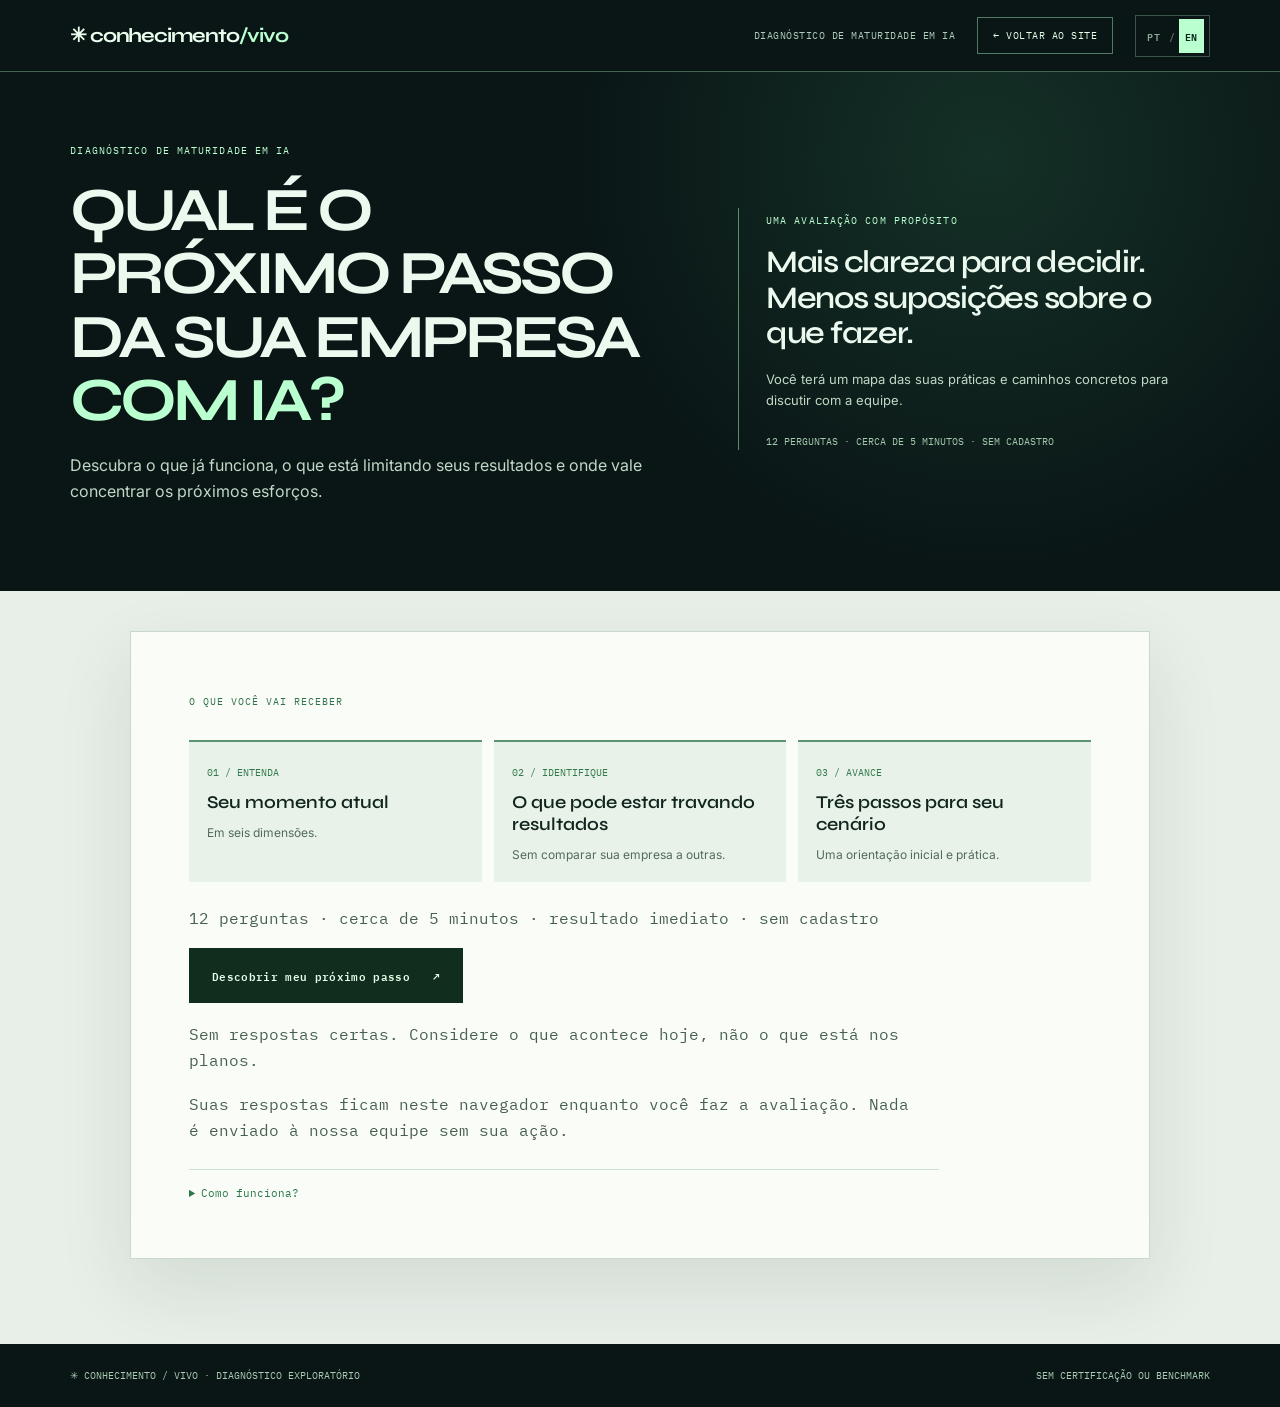
==== diagnostico-en.html @ 20943450 "i18n(en-GB): scaffold English diagnostic from the validated V13 experience" ====
<!doctype html>
<html lang="en-GB">
<head>
<meta charset="UTF-8"><meta name="viewport" content="width=device-width, initial-scale=1">
<meta name="theme-color" content="#0a1616">
<meta name="description" content="Explore your organisation’s AI maturity, understand what is working and identify practical next steps. Free assessment with no registration.">
<title>AI Maturity Assessment | Conhecimento/Vivo</title>
<link rel="preconnect" href="https://fonts.googleapis.com"><link rel="preconnect" href="https://fonts.gstatic.com" crossorigin>
<link href="https://fonts.googleapis.com/css2?family=IBM+Plex+Mono:wght@400;500;600&family=Inter:wght@400;500;600;700&family=Syne:wght@500;600;700;800&display=swap" rel="stylesheet">
<style>
:root{--bg:#e8eee8;--ink:#10251d;--ink2:#2b4435;--muted:#627469;--line:#bdcebf;--accent:#b9ffcf;--soft:#d6e6d9;--display:Syne,Arial,sans-serif;--mono:'IBM Plex Mono',monospace}
*{box-sizing:border-box}
html{scroll-behavior:smooth}
body{margin:0;background:var(--bg);color:var(--ink);font-family:Inter,Arial,sans-serif;-webkit-font-smoothing:antialiased}
a{color:inherit;text-decoration:none}
button,input{font:inherit}
button{cursor:pointer}
button:focus-visible,a:focus-visible,input:focus-visible,summary:focus-visible{outline:3px solid #3c9c60;outline-offset:3px}
[hidden]{display:none!important}
.topbar{height:72px;background:#0a1616;color:#eaffed;padding:0 5.5%;display:flex;align-items:center;justify-content:space-between;gap:20px;border-bottom:1px solid #436651}
.brand{font:700 20px var(--display);letter-spacing:-.06em;white-space:nowrap}
.brand b{color:var(--accent)}
.topbar-right{display:flex;align-items:center;gap:22px;font:10px var(--mono);letter-spacing:.05em;color:#adccba}
.topbar-right a{padding:11px 15px;border:1px solid #527a60;color:#e8ffe9}
.topbar-right a:hover{background:#1c4531}
.intro{background:#0a1616;color:#ecf9ef;padding:66px 5.5% 70px;position:relative;overflow:hidden}
.intro::before{content:"";position:absolute;right:-12%;top:-70%;width:70%;aspect-ratio:1;background:radial-gradient(circle,#28644855,transparent 65%);pointer-events:none}
.intro-inner{position:relative;max-width:1260px;margin:auto;display:grid;grid-template-columns:1.1fr .9fr;gap:8%;align-items:center}
.eyebrow,.small-label{font:10px var(--mono);letter-spacing:.11em;color:#b9ffcf;text-transform:uppercase}
.intro h1{font:700 clamp(35px,4.8vw,75px)/1.03 var(--display);letter-spacing:-.065em;margin:21px 0 20px}
.intro h1 em{color:var(--accent);font-style:normal}
.intro p{color:#c0d8c5;max-width:645px;font-size:16px;line-height:1.65}
.intro-panel{border-left:1px solid #5a8e68;padding-left:27px}
.intro-panel .small-label{color:#b9ffcf}
.intro-panel strong{display:block;font:600 clamp(21px,2.45vw,36px)/1.13 var(--display);letter-spacing:-.04em;margin:17px 0}
.intro-panel p{font-size:13px;line-height:1.6;margin:0}
.intro-panel .mini{font:10px/1.6 var(--mono);color:#a4c8ae;margin-top:24px;display:block}
.shell{max-width:1160px;margin:auto;padding:40px 5.5% 85px}
.main-panel{background:#fafcf8;border:1px solid #c8d9ca;box-shadow:0 28px 70px #1d3e271b;min-width:0}
.start{padding:clamp(27px,4.5vw,64px)}
.start-kicker,.chapter-index{font:10px var(--mono);letter-spacing:.1em;color:#327449}
.chapter-head h2{font:700 clamp(30px,4vw,55px)/1.08 var(--display);letter-spacing:-.058em;margin:20px 0 16px}
.start>p{max-width:730px;font-size:16px;line-height:1.6;color:#47604e}
.start-feature{display:grid;grid-template-columns:repeat(3,minmax(0,1fr));gap:12px;margin:31px 0 24px}
.start-feature>div{border-top:2px solid #5b9271;background:#e9f2e9;padding:18px;min-height:125px}
.start-feature span{font:10px var(--mono);color:#317a4d}
.start-feature strong{display:block;font:600 18px var(--display);margin:11px 0 8px}
.start-feature small{font-size:12px;line-height:1.5;color:#526c59}
.primary{display:inline-flex;gap:23px;align-items:center;justify-content:space-between;padding:17px 22px;background:#112d1d;color:#e4ffe9;border:1px solid #112d1d;font:600 11px var(--mono);letter-spacing:.03em}
.primary:hover{background:#246943}
.secondary{display:inline-flex;gap:14px;align-items:center;justify-content:center;padding:15px 20px;color:#214c34;background:transparent;border:1px solid #91b299;font:11px var(--mono)}
.secondary:hover{background:#e3f0e4}
.fine{display:block;font:10px/1.65 var(--mono);color:#637969;margin-top:19px}
.method{border-top:1px solid #cee0cf;padding-top:16px;margin-top:26px;max-width:750px}
.method summary{color:#2b784a;font:11px var(--mono);cursor:pointer}
.method p{font:13px/1.65 Inter,Arial,sans-serif;color:#54705e}
.phase-head{padding:24px clamp(21px,4.6vw,55px) 20px;border-bottom:1px solid #d1e1d3}
.phase-top{display:flex;align-items:center;justify-content:space-between;gap:12px}
.phase-top .chapter-index:last-child{color:#6e8572}
.track{height:4px;background:#dce9de;margin-top:19px}
.track-fill{height:100%;width:0;background:#358a55;transition:width .25s}
.chapter-head{padding:30px clamp(21px,4.6vw,55px) 12px}
.chapter-head h2{margin:8px 0 9px;font-size:clamp(22px,2.9vw,39px)}
.chapter-head p{font-size:13px;line-height:1.65;color:#54705d;margin:0}
.question-list{padding:20px clamp(21px,4.6vw,55px)}
.question{border:0;margin:0;padding:0;min-width:0}
.question-number{font:10px var(--mono);color:#4a7f56;letter-spacing:.09em;margin:0 0 17px;display:block}
.question h3{font:650 clamp(24px,3vw,41px)/1.18 var(--display);letter-spacing:-.05em;margin:0 0 15px;max-width:860px}
.question p{font-size:13px;line-height:1.6;color:#5e7464;margin:0 0 22px}
.options{display:grid;grid-template-columns:1fr;gap:9px}
.option{display:flex;gap:14px;align-items:flex-start;padding:15px 17px;border:1px solid #c8dbc9;background:#f9fcf7;cursor:pointer;transition:background .15s,border-color .15s}
.option:hover{border-color:#7ab08b;background:#edf7ed}
.option input{width:18px;height:18px;margin:1px 0 0;flex:none;accent-color:#267a4b}
.option span{font-size:14px;line-height:1.5;color:#284432}
.option:has(input:checked){background:#e6f5e9;border-color:#297747;box-shadow:inset 3px 0 #297747}
.unknown{background:none;border:0;border-bottom:1px solid #a9c4af;color:#3c7451;font:11px var(--mono);padding:9px 0;margin-top:18px}
.unknown.active{color:#0d4729;font-weight:600;border-color:#39774b}
.form-bottom{padding:23px clamp(21px,4.6vw,55px);border-top:1px solid #d4e1d5;display:flex;align-items:center;justify-content:space-between;gap:20px}
.validation{color:#914731;font:11px/1.5 var(--mono);margin:0;max-width:360px;min-height:16px}
.form-actions{display:flex;gap:10px;align-items:center}
.insight{padding:clamp(30px,5vw,70px)}
.insight .small-label{color:#307d4d}
.insight h2{font:700 clamp(32px,4vw,56px)/1.12 var(--display);letter-spacing:-.055em;margin:20px 0}
.insight p{font-size:16px;line-height:1.7;color:#506b55;max-width:730px;margin-bottom:35px}
.results-header{background:#102820;color:#edfff0;padding:38px clamp(24px,4.6vw,55px)}
.results-header .chapter-index{color:#b9ffcf}
.results-header h2{font:700 clamp(30px,4vw,55px)/1.1 var(--display);letter-spacing:-.06em;margin:17px 0}
.results-header h2 em{color:#b9ffcf;font-style:normal}
.results-header p{max-width:760px;color:#b7d4be;font-size:14px;line-height:1.65}
.report-body{padding:30px clamp(20px,4.6vw,55px) 48px}
.block-title{font:700 clamp(22px,2.7vw,37px)/1.12 var(--display);letter-spacing:-.045em;margin:40px 0 12px}
.block-sub{font-size:13px;line-height:1.6;color:#55705d;margin:0 0 23px}
.gap-cards{display:grid;grid-template-columns:repeat(3,minmax(0,1fr));gap:12px}
.gap-card{padding:21px 18px;background:#e6f1e6;border-top:3px solid #408c56}
.gap-card small{font:10px/1.5 var(--mono);color:#3f8054;display:block}
.gap-card strong{display:block;font:650 17px/1.25 var(--display);margin:12px 0 9px}
.gap-card p{font-size:12px;line-height:1.65;color:#4b6452;margin:0}
.confidence{font:11px/1.65 var(--mono);padding:17px 19px;background:#fff1d8;color:#735527;border:1px solid #ddc594;margin-top:18px}
.score-intro{display:flex;justify-content:space-between;align-items:center;gap:23px;border-top:1px solid #d0e0d0;padding-top:25px}
.bigscore{font:700 clamp(50px,8vw,110px)/1 var(--display);color:#247c4d;letter-spacing:-.08em;white-space:nowrap}
.bigscore small{font:17px var(--mono);color:#63856c;letter-spacing:0}
.score-intro>div>span{font:10px var(--mono);color:#57705c}
.score-intro>div>strong{display:block;font:650 21px/1.25 var(--display);margin:10px 0}
.score-intro>div>p{font-size:13px;line-height:1.5;color:#58715e}
.radar-block{display:grid;grid-template-columns:.95fr 1.05fr;gap:5%;align-items:center;padding:29px 0;border-bottom:1px solid #c3d6c6}
.radar-wrap{min-width:0;max-width:420px;margin:auto}
.radar-wrap svg{display:block;width:100%;height:auto;overflow:visible}
.bars{display:flex;flex-direction:column;gap:15px}
.metric-line{display:flex;justify-content:space-between;gap:10px;align-items:center;font:12px var(--mono)}
.metric-line b{color:#247b4d}
.bar{background:#e0ebe1;height:5px;margin-top:8px}
.bar span{background:#247b4d;height:100%;display:block}
.mini-note{font:11px/1.7 var(--mono);color:#67806f}
.levels{display:grid;grid-template-columns:repeat(5,minmax(0,1fr));gap:8px}
.level{padding:14px 10px;border:1px solid #c8daca;background:#f4f8f2;min-width:0}
.level.current{background:#143726;color:#f4fff3;border-color:#143726}
.level b{font:11px var(--mono);display:block;color:#4a8c5a}
.level.current b{color:#b9ffcf}
.level strong{display:block;font:600 12px/1.3 var(--display);margin:14px 0 6px}
.level span{font-size:10px;line-height:1.4;color:#6c816f;display:block}
.level.current span{color:#b4d2bc}
.focus-select{display:grid;grid-template-columns:repeat(4,minmax(0,1fr));gap:9px;margin:24px 0}
.focus-select button{text-align:left;border:1px solid #b9d1bd;background:#f1f8f1;padding:14px 11px;color:#34533e;font:11px/1.4 var(--mono)}
.focus-select button[aria-pressed="true"]{background:#153c2b;border-color:#153c2b;color:#eaffee}
.focus-card{background:#e8f2e8;border:1px solid #b8d3bd;padding:24px}
.focus-card h4{font:650 clamp(18px,2vw,28px)/1.2 var(--display);letter-spacing:-.035em;margin:0 0 14px}
.focus-card p{font-size:13px;line-height:1.6;color:#3d5f48}
.focus-card b{color:#1c6b3b}
.action-list{display:grid;grid-template-columns:repeat(3,minmax(0,1fr));gap:10px}
.action-list article{padding:20px 15px;border-top:2px solid #397e51;background:#e8f1e8}
.action-list small{font:11px var(--mono);color:#387b4b}
.action-list p{font-size:13px;line-height:1.55;color:#405b48}
.next{margin-top:38px;padding:30px;background:#d9ecdb;border:1px solid #9cbea4}
.next>span{font:10px var(--mono);color:#2e7547}
.next h3{font:700 clamp(23px,2.8vw,40px)/1.13 var(--display);letter-spacing:-.04em;margin:16px 0}
.next p{max-width:850px;font-size:13px;line-height:1.65;color:#45634d}
.report-actions{display:flex;flex-wrap:wrap;gap:9px;margin-top:25px}
.disclaimer{font:10px/1.7 var(--mono);color:#62796a;margin-top:22px}
.contact{border-top:1px solid #aec9b0;margin-top:22px;padding-top:20px}
.contact p{font-size:13px;line-height:1.65;color:#4b6b54}
.contact-actions{display:flex;gap:8px;flex-wrap:wrap}
.foot{background:#0a1616;color:#a8cbb2;padding:25px 5.5%;display:flex;justify-content:space-between;gap:16px;font:10px var(--mono)}
@media(max-width:850px){.intro-inner{grid-template-columns:1fr;gap:25px}.intro-panel{padding:20px 0 0;border-left:0;border-top:1px solid #648a6c}.radar-block{grid-template-columns:1fr}.radar-wrap{max-width:380px}}
@media(max-width:600px){.topbar{height:65px;padding:0 5%}.brand{font-size:16px}.topbar-right span{display:none}.topbar-right a{padding:9px;font-size:9px}.intro{padding:42px 5%}.intro h1{font-size:clamp(35px,9vw,55px)}.intro p{font-size:14px}.shell{padding:23px 4% 65px}.start{padding:25px 17px}.start h2{font-size:31px}.start-feature{grid-template-columns:1fr;gap:7px}.start-feature>div{min-height:0;padding:12px}.start-feature strong{margin:5px 0}.chapter-head{padding:23px 17px 10px}.chapter-head h2{font-size:25px}.phase-head{padding:20px 17px}.question-list{padding:18px 17px}.question h3{font-size:25px}.question p{font-size:12px}.option{padding:12px}.option span{font-size:12px}.form-bottom{padding:18px 17px;display:block}.validation{margin-bottom:12px}.form-actions{justify-content:space-between}.form-actions>*{flex:1}.form-actions .primary,.form-actions .secondary{padding:13px 10px;font-size:10px}.insight{padding:29px 18px}.insight h2{font-size:30px}.results-header{padding:30px 18px}.report-body{padding:25px 17px}.gap-cards,.action-list{grid-template-columns:1fr}.score-intro{display:block}.score-intro>div+div{margin-top:18px}.levels{grid-template-columns:1fr}.level{display:grid;grid-template-columns:30px 1fr;gap:6px}.level b{grid-row:1/3}.level strong{margin:0}.level span{grid-column:2}.focus-select{grid-template-columns:repeat(2,1fr)}.next{padding:20px 16px}.report-actions .primary,.report-actions .secondary{width:100%}.foot{flex-direction:column}}
@media print{.topbar,.intro,.start,.quiz,.insight,.phase-head,.report-actions,.contact,.foot{display:none!important}body{background:white}.shell{max-width:none;padding:0}.main-panel{border:0;box-shadow:none}.results{display:block!important}.results-header{print-color-adjust:exact;-webkit-print-color-adjust:exact}.gap-cards,.levels,.action-list,.focus-card{break-inside:avoid}}
@media(prefers-reduced-motion:reduce){*,*:before,*:after{scroll-behavior:auto!important;transition:none!important}}

/* V15: isolated language selector; no changes to questionnaire behaviour */
.locale-switch{display:inline-flex;align-items:center;gap:3px;border:1px solid #7da68b70;padding:3px 5px;color:#c4e4d0;font:600 10px var(--mono);flex-shrink:0;white-space:nowrap}
.topbar-right .locale-switch a{border:0;background:transparent;padding:8px 6px;color:inherit;opacity:.7}
.topbar-right .locale-switch a[aria-current="page"]{background:var(--accent);color:#0c2417;opacity:1}
.topbar-right .locale-switch a:hover{opacity:1}
.locale-switch .separator{opacity:.4}
@media(max-width:600px){.topbar-right{gap:9px}.locale-switch{padding:2px 3px}.topbar-right .locale-switch a{padding:7px 4px}}
@media(max-width:380px){.topbar{gap:8px}.brand{font-size:14px}.topbar-right a{padding:7px}}
</style>
<link rel="alternate" hreflang="pt-BR" href="diagnostico.html"><link rel="alternate" hreflang="en-GB" href="diagnostico-en.html"></head>
<body>
<header class="topbar"><a class="brand" href="index-en.html#diagnostico" aria-label="Conhecimento Vivo, voltar ao site">✳ conhecimento<b>/vivo</b></a><div class="topbar-right"><span>DIAGNÓSTICO DE MATURIDADE EM IA</span><a href="index-en.html#diagnostico">← VOLTAR AO SITE</a><div class="locale-switch" role="group" aria-label="Assessment language"><a href="diagnostico.html" lang="pt-BR" hreflang="pt-BR" aria-label="Português (Brasil)">PT</a><span class="separator" aria-hidden="true">/</span><a href="diagnostico-en.html" lang="en-GB" hreflang="en-GB" aria-current="page" aria-label="English (United Kingdom)">EN</a></div></div></header>
<section class="intro" aria-labelledby="pageTitle"><div class="intro-inner"><div><span class="eyebrow">DIAGNÓSTICO DE MATURIDADE EM IA</span><h1 id="pageTitle">QUAL É O PRÓXIMO PASSO DA SUA EMPRESA <em>COM IA?</em></h1><p>Descubra o que já funciona, o que está limitando seus resultados e onde vale concentrar os próximos esforços.</p></div><div class="intro-panel"><span class="small-label">UMA AVALIAÇÃO COM PROPÓSITO</span><strong>Mais clareza para decidir. Menos suposições sobre o que fazer.</strong><p>Você terá um mapa das suas práticas e caminhos concretos para discutir com a equipe.</p><span class="mini">12 PERGUNTAS · CERCA DE 5 MINUTOS · SEM CADASTRO</span></div></div></section>
<main class="shell"><div class="main-panel">
<section class="start" id="startView" aria-labelledby="startTitle"><span class="start-kicker">O QUE VOCÊ VAI RECEBER</span><div class="start-feature"><div><span>01 / ENTENDA</span><strong>Seu momento atual</strong><small>Em seis dimensões.</small></div><div><span>02 / IDENTIFIQUE</span><strong>O que pode estar travando resultados</strong><small>Sem comparar sua empresa a outras.</small></div><div><span>03 / AVANCE</span><strong>Três passos para seu cenário</strong><small>Uma orientação inicial e prática.</small></div></div><p class="fine">12 perguntas · cerca de 5 minutos · resultado imediato · sem cadastro</p><button class="primary" id="begin" type="button">Descobrir meu próximo passo <span>↗</span></button><p class="fine">Sem respostas certas. Considere o que acontece hoje, não o que está nos planos.</p><p class="fine">Suas respostas ficam neste navegador enquanto você faz a avaliação. Nada é enviado à nossa equipe sem sua ação.</p><details class="method"><summary>Como funciona?</summary><p>Analisamos adoção, resultados, conhecimento, controles, processos e gestão. O relatório é uma orientação inicial baseada nas suas respostas — não uma auditoria ou certificação.</p></details></section>
<section class="quiz" id="quizView" hidden aria-labelledby="chapterTitle"><div class="phase-head"><div class="phase-top"><span class="chapter-index" id="phaseLabel">ETAPA 1 DE 3</span><span class="chapter-index" id="questionCount">PERGUNTA 01 DE 12</span></div><div class="track" aria-hidden="true"><div class="track-fill" id="progressFill"></div></div></div><div class="chapter-head"><h2 id="chapterTitle"></h2><p id="chapterDescription"></p></div><form id="quizForm" novalidate><div class="question-list" id="questionList"></div><div class="form-bottom"><p class="validation" id="validation" aria-live="polite" role="alert"></p><div class="form-actions"><button class="secondary" id="back" type="button">← Voltar</button><button class="primary" id="next" type="submit">Continuar <span>→</span></button></div></div></form></section>
<section class="insight" id="insightView" hidden aria-labelledby="insightTitle"><span class="small-label" id="insightLabel">UMA OBSERVAÇÃO PARA LEVAR ADIANTE</span><h2 id="insightTitle" tabindex="-1"></h2><p id="insightText"></p><div class="form-actions"><button class="secondary" id="insightBack" type="button">← Voltar</button><button class="primary" id="insightNext" type="button">Continuar <span>→</span></button></div></section>
<section class="results" id="resultsView" hidden aria-labelledby="resultsTitle"><div class="results-header"><span class="chapter-index">SEU DIAGNÓSTICO · LEITURA INICIAL</span><h2 id="resultsTitle" tabindex="-1">SEU PRÓXIMO AVANÇO ESTÁ EM <em id="mainAction"></em></h2><p id="reportDate" class="mini-note"></p><p id="resultsIntro">O relatório transforma suas respostas em hipóteses práticas. Você pode revisá-las com a equipe, sem compartilhar seus dados.</p></div><div class="report-body">
<div class="gap-cards" id="summaryCards" aria-label="Sua força, desafio e próximo passo"></div><div class="confidence" id="confidenceWarning" hidden></div>
<h3 class="block-title">SEU MOMENTO EM IA</h3><p class="block-sub">Esta é uma referência inicial baseada nas práticas que você descreveu, não uma comparação de mercado.</p><div class="score-intro"><div><span>ÍNDICE EXPLORATÓRIO / 0–100</span><div class="bigscore" id="totalScore">—<small>/100</small></div></div><div><span>ESTÁGIO INDICATIVO</span><strong id="stageName"></strong><p id="stageDescription"></p></div></div><p class="mini-note">Maturidade não é automatizar tudo. O estágio mais adequado depende dos objetivos e dos riscos do negócio.</p>
<h3 class="block-title">AS SEIS DIMENSÕES DO SEU CENÁRIO</h3><p class="block-sub">Um panorama para entender onde existem fundamentos consolidados e onde vale investigar antes de ampliar os usos.</p><div class="radar-block"><div class="radar-wrap" id="radar"></div><div class="bars" id="bars"></div></div><p class="mini-note">As pontuações refletem as respostas informadas. Uma nota alta não significa risco zero; uma nota baixa não significa que sua empresa precisa de agentes em todos os processos.</p>
<h3 class="block-title">POR ONDE VALE COMEÇAR</h3><p class="block-sub">Não se trata de resolver tudo. Trata-se de escolher o que destrava o próximo resultado.</p><div class="gap-cards" id="priorityCards"></div><p class="mini-note" id="priorityReason"></p>
<h3 class="block-title">ONDE VOCÊ GOSTARIA DE VER RESULTADO PRIMEIRO?</h3><p class="block-sub">Escolha uma frente para ver um exemplo de aplicação. Isso não altera sua pontuação.</p><div class="focus-select" id="focusSelect" role="group" aria-label="Frente de interesse"><button type="button" data-focus="analistas" aria-pressed="false">Rotina de analistas</button><button type="button" data-focus="gestao" aria-pressed="false">Gestão do time</button><button type="button" data-focus="clientes" aria-pressed="false">Atendimento a clientes</button><button type="button" data-focus="descobrir" aria-pressed="true">Ainda quero descobrir</button></div><div class="focus-card" id="focusCard" aria-live="polite"></div><p class="mini-note">Exemplos ilustrativos, não promessas de automação ou de economia. A viabilidade depende das fontes, integrações e limites de cada operação.</p>
<h3 class="block-title">SEU PRÓXIMO PASSO NÃO PRECISA SER GRANDE. PRECISA SER CLARO.</h3><div class="action-list" id="actionList"></div><p class="mini-note" id="teamQuestion"></p>
<h3 class="block-title">UMA JORNADA DE CINCO NÍVEIS</h3><div class="levels" id="levels"></div>
<div class="next"><span>SE QUISER IR ALÉM DO DIAGNÓSTICO</span><h3>Quer uma segunda leitura para transformar esse mapa em uma decisão?</h3><p>Podemos conversar sobre o que suas respostas sugerem, identificar uma oportunidade concreta e discutir se vale testar um piloto — ou se primeiro precisamos organizar as bases.</p><div class="report-actions"><button class="primary" id="contactOpen" type="button">Conversar sobre meu próximo passo <span>↗</span></button><button class="secondary" type="button" id="print">Salvar meu relatório em PDF ↗</button><button class="secondary" type="button" id="copy">Copiar resumo para compartilhar</button><button class="secondary" type="button" id="restart">Refazer diagnóstico</button></div><p class="fine">O relatório já é seu. Compartilhá-lo e conversar conosco é opcional.</p><div class="contact" id="contactPanel" hidden><h4>Vamos conversar a partir do seu cenário?</h4><p>Você pode copiar o resumo e levá-lo à equipe. O envio de solicitações ainda não está disponível nesta versão de demonstração, pois não há um canal de contato configurado.</p><div class="contact-actions"><button class="secondary" type="button" id="copyContact">Copiar resumo do diagnóstico</button><button class="secondary" type="button" id="contactClose">Voltar ao relatório</button></div></div><p id="copyFeedback" class="mini-note" role="status" aria-live="polite"></p></div>
<p class="disclaimer">Este diagnóstico é exploratório, baseado em respostas autodeclaradas, e não constitui auditoria, certificação ou projeção financeira. Indicadores e cortes não foram validados como benchmark de mercado. A viabilidade de qualquer aplicação exige avaliação técnica, participação de especialistas e análise dos riscos. As respostas não são enviadas a servidores por esta página.</p></div></section>
</div></main><footer class="foot"><span>✳ CONHECIMENTO / VIVO · DIAGNÓSTICO EXPLORATÓRIO</span><span>SEM CERTIFICAÇÃO OU BENCHMARK</span></footer>
<script>(function(){
'use strict';
const dimensions=[
 {id:'adocao',label:'Adoção pela equipe',short:'Adoção',action:'transformar bons usos em práticas de equipe',strength:'Existem práticas relatadas que podem ser compartilhadas e consolidadas.',risk:'a repetição das boas práticas entre equipes',steps:['Escolha uma tarefa frequente e registre um modo de usar IA que funcionou.','Defina uma pessoa responsável por atualizar o exemplo e compartilhá-lo.','Veja se outra pessoa consegue repetir o resultado com qualidade.'],owner:'Liderança da equipe',proof:'Um exemplo reproduzido com qualidade'},
 {id:'resultados',label:'Resultados',short:'Resultados',action:'medir o valor do que vocês já fazem',strength:'Há relatos de critérios ou medições que ajudam a identificar valor.',risk:'a escolha de aplicações que geram impacto',steps:['Escolha um processo e registre tempo, retrabalho ou qualidade atuais.','Defina uma meta concreta para o teste.','Compare a execução antes e depois, incluindo revisão humana.'],owner:'Responsável pelo processo',proof:'Uma medida antes e depois'},
 {id:'conhecimento',label:'Conhecimento interno',short:'Conhecimento',action:'tornar a experiência da empresa acessível',strength:'Há critérios e fontes relatados que podem orientar aplicações mais consistentes.',risk:'o acesso a critérios e respostas confiáveis',steps:['Documente cinco dúvidas recorrentes e os critérios que especialistas usam.','Organize fontes, responsáveis e data de revisão.','Teste casos comuns e exceções com um especialista.'],owner:'Especialista da área',proof:'Fontes e casos revisados'},
 {id:'seguranca',label:'Segurança e qualidade',short:'Segurança',action:'criar controles para avançar com confiança',strength:'Há práticas relatadas de proteção e avaliação a desenvolver com as equipes.',risk:'a ampliação segura das soluções',steps:['Identifique dados que não podem ser compartilhados sem avaliação.','Defina permissões e casos de teste com revisão humana.','Verifique falhas, fontes e limites antes de ampliar uso.'],owner:'Responsável pela solução e proteção de dados',proof:'Casos de teste e permissões revistos'},
 {id:'processos',label:'Processos e integrações',short:'Processos',action:'ligar a IA ao trabalho que precisa acontecer',strength:'Há iniciativas relatadas que ligam IA a etapas reais dos processos.',risk:'a execução consistente de tarefas e fluxos',steps:['Mapeie uma atividade repetitiva com início, fim e responsável.','Verifique sistemas, acessos e possibilidades de integração.','Teste execução limitada e acompanhe exceções.'],owner:'Responsável operacional',proof:'Um fluxo delimitado avaliado'},
 {id:'gestao',label:'Gestão de agentes',short:'Gestão',action:'definir como as soluções serão acompanhadas',strength:'Há iniciativas relatadas de supervisão e responsabilidade pelos agentes.',risk:'a supervisão e evolução das capacidades digitais',steps:['Defina o que a solução pode executar e o que exige aprovação.','Atribua donos de negócio e técnico, com forma de interromper a execução.','Revise ações, erros, versões e indicadores periodicamente.'],owner:'Gestor responsável e equipe técnica',proof:'Aprovações e revisões registradas'}
];
const phases=[
 {title:'Pessoas e resultados',entry:'A IA já faz parte da rotina. Mas o que ela muda de verdade?',help:'Vamos olhar para o que as equipes fazem e para o que a empresa consegue comprovar.',questions:[
  {dim:'adocao',q:'Hoje, como a IA aparece no trabalho da sua equipe?',help:'Considere o uso mais comum, não apenas quem é entusiasta.',options:['Ainda não faz parte da rotina.','Algumas pessoas testam por iniciativa própria.','O uso é frequente, mas cada pessoa faz de um jeito.','Temos práticas compartilhadas para tarefas definidas.','Faz parte de rotinas com responsáveis e revisão.']},
  {dim:'adocao',q:'Quando alguém descobre um bom uso de IA, o que acontece?',help:'Uma boa ideia se multiplica — ou fica com quem a criou?',options:['Ainda não temos usos relevantes para compartilhar.','O aprendizado costuma ficar com a pessoa.','Compartilhamos dicas de maneira informal.','Registramos instruções e exemplos reutilizáveis.','Revisamos e disseminamos boas práticas entre equipes.']},
  {dim:'resultados',q:'Como vocês decidem onde vale aplicar IA?',help:'Pense na escolha dos casos de uso, não na ferramenta.',options:['Ainda não escolhemos casos de uso.','Testamos novidades conforme surgem.','Priorizamos tarefas que parecem mais rápidas com IA.','Escolhemos processos com problemas e objetivos claros.','Priorizamos por impacto, viabilidade e riscos.']},
  {dim:'resultados',q:'Como vocês sabem se a IA está melhorando o trabalho?',help:'Perceber ganho é um começo; demonstrá-lo ajuda a decidir.',options:['Ainda não avaliamos resultados.','O ganho é percebido pelas pessoas.','Temos exemplos de tempo ou retrabalho reduzido.','Medimos antes e depois em alguns processos.','Acompanhamos qualidade, tempo e impacto ao longo do tempo.']}
 ]},
 {title:'Conhecimento e confiança',entry:'Uma boa IA precisa conhecer seu negócio — e respeitar seus limites.',help:'Agora vamos olhar para fontes, critérios, segurança e qualidade.',questions:[
  {dim:'conhecimento',q:'Se uma pessoa experiente se ausentar, onde ficam os critérios das decisões difíceis?',help:'Inclua regras, exceções e o contexto que nem sempre está nos manuais.',options:['Principalmente na experiência de algumas pessoas.','Espalhados em conversas, arquivos e mensagens.','Em procedimentos que cobrem apenas parte dos casos.','Em documentos organizados e revisados por responsáveis.','Em uma base atualizada com critérios, casos e exceções.']},
  {dim:'conhecimento',q:'Se a IA precisar consultar uma regra interna, como ela encontra a informação?',help:'Pense no acesso a fontes confiáveis durante uma tarefa.',options:['Ainda não consulta informações da empresa.','Alguém copia e cola o conteúdo a cada uso.','Usamos arquivos anexados em projetos específicos.','Consulta fontes autorizadas e identificáveis.','Consulta fontes controladas, atualizadas e rastreáveis.']},
  {dim:'seguranca',q:'Como vocês definem o que pode ser compartilhado ou feito com IA?',help:'Considere dados sensíveis, fornecedores, permissões e responsáveis.',options:['Ainda não existem orientações claras.','Cada pessoa decide por conta própria.','Há orientações, mas pouco acompanhamento.','Existem regras, permissões e responsáveis definidos.','Os controles são verificados e atualizados regularmente.']},
  {dim:'seguranca',q:'Quando a IA erra, como o problema é descoberto e corrigido?',help:'Vale para respostas imprecisas, regras antigas e casos fora do padrão.',options:['Ainda não avaliamos as respostas.','Corrigimos quando alguém percebe um erro.','Especialistas revisam respostas mais importantes.','Temos casos de teste e critérios de qualidade.','Testamos novamente após mudanças e acompanhamos falhas.']}
 ]},
 {title:'Processos e gestão',entry:'A pergunta final: até onde a IA ajuda a entregar trabalho real?',help:'Não é preciso automatizar tudo. É preciso saber o que vale executar, sob quais condições e com quem responsável.',questions:[
  {dim:'processos',q:'Hoje, o que a IA consegue fazer dentro dos processos?',help:'Diferencie produzir uma resposta de concluir uma etapa do trabalho.',options:['Ainda não participa dos processos.','Produz textos ou análises quando alguém solicita.','Apoia etapas definidas de alguns processos.','Executa tarefas delimitadas com ferramentas autorizadas.','Opera fluxos acompanhados, com exceções e indicadores.']},
  {dim:'processos',q:'Como a IA acessa os sistemas em que o trabalho acontece?',help:'Por exemplo: CRM, ERP, documentos, tickets ou gestão de tarefas.',options:['Não se conecta aos nossos sistemas.','Uma pessoa transfere os dados manualmente.','Usamos anexos, exportações ou automações isoladas.','Temos integrações com acessos e funções definidos.','As integrações são monitoradas, testadas e mantidas.']},
  {dim:'gestao',q:'Quando uma tarefa foge do padrão, quem decide o que o agente pode fazer?',help:'A autonomia precisa combinar com o risco da tarefa.',options:['Ainda não usamos agentes que executam tarefas.','Cada ação é revisada por uma pessoa, sem critérios claros.','Há regras de revisão, mas ainda informais.','Existem regras claras para agir ou pedir aprovação.','Há limites por risco, registro de ações e intervenção prevista.']},
  {dim:'gestao',q:'Depois que uma solução com IA entra em uso, quem acompanha sua evolução?',help:'Pense em qualidade, manutenção e quem responde pelos resultados.',options:['Ainda não temos soluções em operação.','Quem criou a solução cuida dela quando necessário.','Existe acompanhamento técnico, sem rotina de negócio.','Há responsáveis de negócio e revisão periódica.','Acompanhamos desempenho, versões, riscos e melhorias.']}
 ]}
];
const allQuestions=phases.flatMap(p=>p.questions);
const levels=[
 ['Primeiros passos','A empresa ainda explora possibilidades e depende de iniciativas pontuais.'],
 ['Uso em expansão','A IA começa a circular entre pessoas e tarefas, mas ainda há pouca padronização.'],
 ['Aplicações estruturadas','Casos de uso, fontes e responsabilidades começam a dar consistência aos resultados.'],
 ['Operação supervisionada','Processos delimitados passam a contar com integrações, critérios e acompanhamento.'],
 ['Capacidades geridas','A empresa acompanha o desempenho das soluções e evolui suas capacidades com governança.']
];
const focusData={
 analistas:{title:'Menos tempo reunindo informação. Mais tempo analisando.',potential:'Um agente pode consultar documentação, políticas e dados autorizados, apoiar relatórios, estruturar e-mails e recuperar argumentos comerciais revisados.',require:'Fontes atualizadas, exemplos de entregas boas e regras de acesso.',evaluate:'Tempo de preparação, correções necessárias e conferência de fontes.',question:'Qual relatório recorrente melhoraria se os analistas encontrassem as respostas certas mais rápido?'},
 gestao:{title:'Mais visibilidade das entregas. Menos trabalho para acompanhar.',potential:'Um agente pode organizar tarefas, consolidar andamento, sinalizar bloqueios e preparar feedback para revisão do gestor.',require:'Tarefas e responsáveis claros, acesso autorizado às ferramentas e limites para ações.',evaluate:'Atualização das tarefas, tempo de acompanhamento e qualidade do contexto para decisões.',question:'Qual rotina de acompanhamento mais consome o tempo dos gestores hoje?'},
 clientes:{title:'O cliente não deveria ficar sem contexto quando precisa de ajuda.',potential:'Um agente pode responder dúvidas frequentes fora do horário, consultar informações permitidas, acompanhar solicitações e encaminhar situações sensíveis à equipe.',require:'Base revisada, integração com histórico permitido, privacidade e critérios de encaminhamento.',evaluate:'Tempo até a primeira resposta, resolução adequada, transferências e satisfação.',question:'Em qual momento os clientes ficam esperando por uma informação que a empresa já tem?'},
 descobrir:{title:'A melhor primeira aplicação costuma surgir de um problema bem definido.',potential:'Busque tarefas recorrentes, critérios relativamente claros e pessoas dispostas a validar resultados.',require:'Uma conversa com quem executa a atividade e algumas amostras reais.',evaluate:'Tempo, qualidade, esforço de implementação e risco.',question:'Qual trabalho recorrente melhoraria se nossas pessoas encontrassem as respostas certas mais rápido?'}
};
const $=id=>document.getElementById(id);
const dom={start:$('startView'),quiz:$('quizView'),insight:$('insightView'),results:$('resultsView')};
const answers=Array(12).fill(undefined);
let screen='start',index=0,focus='descobrir',report=null;
function h(tag,cls,text){
 const node=document.createElement(tag);
 if(cls)node.className=cls;
 if(text!==undefined)node.textContent=text;
 return node;
}
function show(which){screen=which;Object.entries(dom).forEach(([name,node])=>node.hidden=name!==which);}
function scrollContent(){const y=$('startView').getBoundingClientRect().top+window.scrollY-18;window.scrollTo({top:Math.max(0,y),behavior:'auto'});}
function phaseIndex(i){return Math.floor(i/4);}
function renderQuestion(){
 show('quiz');
 const phase=phases[phaseIndex(index)],question=allQuestions[index];
 $('phaseLabel').textContent='ETAPA '+(phaseIndex(index)+1)+' DE 3 · '+phase.title.toUpperCase();
 $('questionCount').textContent='PERGUNTA '+String(index+1).padStart(2,'0')+' DE 12';
 $('progressFill').style.width=String((index+1)/12*100)+'%';
 $('chapterTitle').textContent=phase.entry;
 $('chapterDescription').textContent=phase.help;
 $('validation').textContent='';
 const root=$('questionList');root.replaceChildren();
 const field=h('fieldset','question');const legend=h('legend','question-number','PERGUNTA '+String(index+1).padStart(2,'0')+' DE 12 · '+dimensions.find(d=>d.id===question.dim).label.toUpperCase());
 const title=h('h3','',question.q);title.id='activeQuestion';title.tabIndex=-1;const hint=h('p','',question.help);const opts=h('div','options');
 field.setAttribute('aria-labelledby','activeQuestion');
 field.append(legend,title,hint);
 question.options.forEach((option,i)=>{
  const label=h('label','option'),radio=h('input'),span=h('span','',option);
  radio.type='radio';radio.name='answer';radio.value=String(i+1);radio.checked=answers[index]===i+1;
  radio.addEventListener('change',()=>{answers[index]=i+1;$('unknown').classList.remove('active');$('unknown').setAttribute('aria-pressed','false');$('validation').textContent=''});
  label.append(radio,span);opts.append(label);
 });
 field.append(opts);root.append(field);
 const unknown=h('button','unknown'+(answers[index]===null?' active':''),'Não sei responder');
 unknown.id='unknown';unknown.type='button';unknown.setAttribute('aria-pressed',String(answers[index]===null));
 unknown.addEventListener('click',()=>{
  answers[index]=null;
  opts.querySelectorAll('input').forEach(r=>r.checked=false);
  unknown.classList.add('active');unknown.setAttribute('aria-pressed','true');$('validation').textContent='';
 });
 root.append(unknown);
 title.focus({preventScroll:true});
 $('next').textContent=index===11?'Ver meu diagnóstico →':'Continuar →';
 scrollContent();
}
function getStats(){
 const axes=dimensions.map(d=>{
  const inds=allQuestions.map((q,i)=>q.dim===d.id?i:-1).filter(i=>i>=0);
  const known=inds.map(i=>answers[i]).filter(v=>Number.isInteger(v));
  return {...d,indices:inds,n:known.length,pct:known.length?Math.round((known.reduce((a,b)=>a+b,0)/known.length-1)/4*100):null};
 });
 const overall=axes.filter(d=>d.pct!==null);
 const score=overall.length?Math.round(overall.reduce((a,b)=>a+b.pct,0)/overall.length):null;
 const known=answers.filter(v=>Number.isInteger(v)).length;
 const canStage=known>=9&&axes.every(d=>d.n>0);
 const stage=canStage?Math.min(4,Math.floor(score/20)):null;
 return {axes,score,known,stage};
}
function axis(stats,id){return stats.axes.find(d=>d.id===id);}
function insightContent(number){
 const stats=getStats(),a=axis(stats,'adocao'),r=axis(stats,'resultados'),k=axis(stats,'conhecimento'),g=axis(stats,'seguranca');
 if(number===0){
  if(r.pct!==null&&r.pct<50&&a.pct!==null&&a.pct>=50)return 'Uma observação importante: usar IA com frequência não significa conhecer seu impacto. Medir um processo pode revelar onde vale investir.';
  if(a.pct!==null&&a.pct<50)return 'O primeiro avanço nem sempre exige uma nova ferramenta. Pode começar ao transformar um uso individual em prática que o time consiga repetir.';
  if(a.pct===null||r.pct===null)return 'Ainda faltam informações sobre a rotina e seus resultados. Uma conversa com quem executa o trabalho pode ajudar a completar esse retrato.';
  return 'Bom ponto de partida: transformar bons usos em resultados observáveis ajuda a escolher as próximas oportunidades com mais segurança.';
 }
 if(k.pct!==null&&k.pct<50)return 'Um agente não deveria precisar adivinhar a regra do negócio. Organizar fontes e exceções é, muitas vezes, o passo que torna respostas mais úteis.';
 if(g.pct!==null&&g.pct<50)return 'Informação disponível é importante. Saber quem pode acessá-la e como avaliar a resposta é o que permite ampliar usos com responsabilidade.';
 if(k.pct===null||g.pct===null)return 'Para avançar com responsabilidade, vale confirmar onde estão as fontes do negócio e quem define os limites de uso.';
 return 'Fontes revisadas e controles claros formam uma boa base para testar aplicações mais conectadas à operação.';
}
function renderInsight(number){
 show('insight');
 $('insightLabel').textContent='UMA DESCOBERTA · ETAPA '+(number+1)+' DE 3';
 $('insightTitle').textContent=number===0?'O USO É UM COMEÇO. O RESULTADO É O QUE IMPORTA.':'O CONTEXTO E OS LIMITES FAZEM DIFERENÇA.';
 $('insightText').textContent=insightContent(number);
 $('insightTitle').focus({preventScroll:true});
 $('insightNext').textContent=number===0?'Entender o que sustenta esses resultados →':'Ver o que já pode ganhar escala →';
 scrollContent();
}
function goBack(){
 if(screen==='insight'){index=index===4?3:7;renderQuestion();return}
 if(index===0){show('start');scrollContent();return}
 if(index===4){renderInsight(0);return}
 if(index===8){renderInsight(1);return}
 index--;renderQuestion();
}
function nextQuestion(){
 if(answers[index]===undefined){$('validation').textContent='Escolha uma alternativa ou marque “Não sei responder”.';return}
 if(index===3){index=4;renderInsight(0);return}
 if(index===7){index=8;renderInsight(1);return}
 if(index===11){renderReport();return}
 index++;renderQuestion();
}
function choosePriority(s){
 const available=s.axes.filter(d=>d.pct!==null);
 const low=available.every(d=>d.pct<50);
 const high=available.length===6&&available.every(d=>d.pct>=75);
 const r=axis(s,'resultados'),a=axis(s,'adocao'),k=axis(s,'conhecimento'),sec=axis(s,'seguranca'),proc=axis(s,'processos'),mgr=axis(s,'gestao');
 let id=null,why='';
 if(available.length===0){id='resultados';why='Nenhuma dimensão teve respostas conhecidas. Esta é uma orientação geral para reunir evidências, não uma conclusão sobre sua empresa.';}
 else if(low&&available.length>=4){
  id='resultados';why='As práticas relatadas ainda estão em formação. Começar com um processo simples e uma medida ajuda a encontrar valor sem ampliar a complexidade.';
 }else if(sec.pct!==null&&sec.pct<50&&((proc.pct!==null&&proc.pct>=50)||(mgr.pct!==null&&mgr.pct>=50))){
  id='seguranca';why='Antes de ampliar execuções, vale revisar permissões, testes e intervenção humana.';
 }else if(r.pct!==null&&r.pct<50&&a.pct!==null&&a.pct>=50){
  id='resultados';why='Você relatou uso de IA na equipe, mas resultados ainda pouco medidos. Uma linha de base pode orientar o investimento.';
 }else if(k.pct!==null&&k.pct<50&&proc.pct!==null&&proc.pct>=50){
  id='conhecimento';why='Há uso em processos, mas as fontes e os critérios do negócio ainda merecem atenção antes de ampliar.';
 }else if(high){
  const ordered=[...available].sort((x,y)=>x.pct-y.pct);
  id=ordered[0].id;why='As seis dimensões tiveram respostas elevadas. Vale testar a robustez de uma aplicação específica antes de expandir.';
 }else{
  const weight=['seguranca','resultados','conhecimento','processos','gestao','adocao'];
  const ordered=[...available].sort((x,y)=>x.pct-y.pct||weight.indexOf(x.id)-weight.indexOf(y.id));
  id=ordered[0]?.id||'resultados';
  why=ordered.length?'É uma das dimensões que mais merecem investigação segundo as respostas informadas.':'Há poucas respostas conhecidas. Uma conversa sobre um processo concreto ajudará a obter evidências antes de avançar.';
 }
 const dim=dimensions.find(d=>d.id===id);
 const confidence=(axis(s,id)?.n||0)<2;
 const answerRef=axis(s,id)?.indices.map(i=>'Q'+String(i+1).padStart(2,'0')).join(' e ');
 return {dim,why,confidence,answerRef,high,low};
}
function getNarrative(s){
 const ranked=s.axes.filter(d=>d.pct!==null).sort((a,b)=>b.pct-a.pct);
 const best=ranked[0];const priority=choosePriority(s);
 const isStrong=best&&best.pct>=50;
 const first=isStrong?
  {label:'O QUE VOCÊS JÁ TÊM',title:best.label,text:'O sinal mais positivo apareceu em '+best.label+': '+best.strength}:
  {label:'SEU PONTO DE PARTIDA',title:'Comece reunindo evidências',text:best?'As respostas sugerem um cenário ainda em formação. A oportunidade é começar pequeno, com objetivo, responsável e forma de avaliar.':'Ainda não temos informações suficientes para descrever suas práticas. Consulte quem conhece a operação antes de escolher um investimento.'};
 const second=!best?{label:'O QUE INVESTIGAR',title:'Conhecer a operação primeiro',text:'Sem respostas conhecidas, não é possível identificar um gargalo. Reúna informações dos processos antes de priorizar tecnologia.'}:priority.high?{label:'ONDE APROFUNDAR',title:'Testar robustez em um caso específico',text:'Você relatou práticas avançadas. Vale verificar qualidade, riscos e valor real antes de ampliar qualquer solução.'}:{label:'O QUE MERECE ATENÇÃO',title:priority.dim.label,text:priority.dim.label+' pode limitar '+priority.dim.risk+'. Vale validar essa hipótese com a equipe.'};
 const third={label:'O QUE FAZER AGORA',title:'Primeiro passo viável',text:!best?'Converse com quem executa uma tarefa recorrente e documente como ela acontece hoje.':priority.high?'Selecione uma aplicação representativa e repita os testes de qualidade, risco e impacto com especialistas.':priority.dim.steps[0]};
 return {priority,first,second,third};
}
const svgNS='http://www.w3.org/2000/svg';
function svgEl(name,attrs){const node=document.createElementNS(svgNS,name);Object.entries(attrs).forEach(([k,v])=>node.setAttribute(k,String(v)));return node}
function drawRadar(s){
 const cx=185,cy=185,R=119,n=6;
 const xy=(i,f)=>{const a=Math.PI*2*i/n-Math.PI/2;return [cx+Math.cos(a)*R*f,cy+Math.sin(a)*R*f]};
 const pts=f=>s.axes.map((d,i)=>xy(i,f).join(',')).join(' ');
 const svg=svgEl('svg',{viewBox:'0 0 370 380',role:'img','aria-label':'Radar em seis dimensões. Pontuações disponíveis em texto ao lado.'});
 [1,.75,.5,.25].forEach(v=>svg.append(svgEl('polygon',{points:pts(v),fill:'none',stroke:'#b6cbb8','stroke-width':1})));
 s.axes.forEach((d,i)=>{
  const [x,y]=xy(i,1);svg.append(svgEl('line',{x1:cx,y1:cy,x2:x,y2:y,stroke:'#c0d3c1'}));
  const [tx,ty]=xy(i,1.29);const label=svgEl('text',{x:tx,y:ty,'text-anchor':'middle','dominant-baseline':'middle',fill:'#446950','font-family':'IBM Plex Mono, monospace','font-size':10});
  label.textContent=d.short;svg.append(label);
 });
 const pol=svgEl('polygon',{points:s.axes.map((d,i)=>xy(i,(d.pct??0)/100).join(',')).join(' '),fill:'#64ac7840',stroke:'#2e9657','stroke-width':2});
 svg.append(pol);
 s.axes.forEach((d,i)=>{if(d.pct===null)return;const [x,y]=xy(i,d.pct/100);svg.append(svgEl('circle',{cx:x,cy:y,r:4,fill:'#247b4d'}))});
 $('radar').replaceChildren(svg);
 const bars=$('bars');bars.replaceChildren();
 s.axes.forEach(d=>{
  const box=h('div'),line=h('div','metric-line'),name=h('span','',d.label),number=h('b','',d.pct===null?'Sem dados':d.pct+'%');
  const bar=h('div','bar'),inner=h('span');inner.style.width=(d.pct??0)+'%';
  line.append(name,number);bar.append(inner);box.append(line,bar);
  if(d.n===1)box.append(h('span','mini-note','Menor confiança: 1 resposta conhecida.'));
  bars.append(box);
 });
}
function renderLevels(s){
 const root=$('levels');root.replaceChildren();
 levels.forEach((item,i)=>{
  const card=h('div','level'+(s.stage===i?' current':''));
  card.append(h('b','','0'+(i+1)),h('strong','',item[0]),h('span','',s.stage===i?'SEU ESTÁGIO INDICATIVO':item[1]));root.append(card);
 });
}
function renderFocus(){
 const data=focusData[focus],root=$('focusCard');root.replaceChildren();
 root.append(h('h4','',data.title));
 const rows=[['POSSIBILIDADE',data.potential],['PARA VIABILIZAR',data.require],['COMO AVALIAR',data.evaluate]];
 rows.forEach(([label,body])=>{const p=h('p');p.append(h('b','',label+' · '),document.createTextNode(body));root.append(p)});
 $('teamQuestion').textContent='Uma pergunta para discutir na próxima reunião: '+data.question;
 document.querySelectorAll('[data-focus]').forEach(btn=>btn.setAttribute('aria-pressed',String(btn.dataset.focus===focus)));
}
function renderReport(){
 show('results');const stats=getStats();report=stats;const narrative=getNarrative(stats),p=narrative.priority;
 $('mainAction').textContent=stats.known===0?'esclarecer o cenário com quem conhece seus processos.':p.dim.action+'.';
 $('reportDate').textContent='RELATÓRIO GERADO EM '+new Date().toLocaleDateString('pt-BR');
 $('resultsIntro').textContent='Esta leitura é uma hipótese inicial baseada nas suas respostas. Serve para orientar uma conversa e escolher onde investigar antes de investir.';
 const summary=$('summaryCards');summary.replaceChildren();
 [narrative.first,narrative.second,narrative.third].forEach(item=>{
  const card=h('article','gap-card');card.append(h('small','',item.label),h('strong','',item.title),h('p','',item.text));summary.append(card);
 });
 const incomplete=stats.known<9||stats.axes.some(d=>d.n===0);
 const flags=[];
 if(incomplete)flags.push('Este retrato está incompleto. Use as recomendações como hipóteses e envolva quem conhece os processos antes de decidir.');
 if(p.confidence)flags.push('A prioridade indicada tem menos de duas respostas conhecidas e precisa ser confirmada.');
 if(axis(stats,'seguranca').pct!==null&&axis(stats,'seguranca').pct<50&&(axis(stats,'processos').pct>=50||axis(stats,'gestao').pct>=50))flags.push('Antes de ampliar execuções, vale revisar permissões, testes e intervenção humana.');
 $('confidenceWarning').hidden=flags.length===0;$('confidenceWarning').textContent=flags.join(' ');
 $('totalScore').replaceChildren(document.createTextNode(stats.score===null?'—':String(stats.score)),h('small','','/100'));
 $('stageName').textContent=stats.stage===null?'Leitura parcial — estágio não calculado':'NÍVEL '+(stats.stage+1)+' · '+levels[stats.stage][0];
 $('stageDescription').textContent=stats.stage===null?'Responda aos itens que puder para ter um estágio indicativo. São necessárias pelo menos 9 respostas conhecidas e uma em cada dimensão.':levels[stats.stage][1];
 drawRadar(stats);
 const cards=$('priorityCards');cards.replaceChildren();
 const prioritySteps=p.high?['Escolha uma aplicação existente com impacto observável.','Revise fontes, limites, testes e critérios de continuidade.','Teste robustez e valor com casos reais antes de expandir.']:p.dim.steps;
 ['FAZER AGORA','PREPARAR','VALIDAR'].forEach((label,i)=>{
  const card=h('article','gap-card');card.append(h('small','',label),h('strong','',p.high?'Validar robustez':p.dim.label),h('p','',prioritySteps[i]));
  if(i===0)card.append(h('p','','Responsável sugerido: '+p.dim.owner+'. Evidência: '+p.dim.proof+'.'));
  cards.append(card);
 });
 $('priorityReason').textContent='Por que esta recomendação apareceu: '+p.why+' Eixo relacionado: '+(p.answerRef||'respostas disponíveis')+'.';
 renderFocus();renderLevels(stats);
 $('resultsTitle').focus({preventScroll:true});
 const plan=$('actionList');plan.replaceChildren();
 [['01 / ESCOLHER','Selecione um processo com dor real, dono claro e impacto observável.'],['02 / PREPARAR','Organize os conhecimentos e controles necessários para esse caso.'],['03 / TESTAR','Avalie com situações reais e compare resultado, qualidade e esforço.']].forEach(([label,copy])=>{
  const card=h('article');card.append(h('small','',label),h('p','',copy));plan.append(card);
 });
 $('contactPanel').hidden=true;$('copyFeedback').textContent='';
 scrollContent();
}
function summaryText(){
 if(!report)return '';
 const story=getNarrative(report),p=story.priority;
 return ['Conhecimento/Vivo · Diagnóstico de maturidade em IA','Data: '+new Date().toLocaleDateString('pt-BR'),'Respostas conhecidas: '+report.known+'/12',
 'Índice exploratório: '+(report.score===null?'não disponível':report.score+'/100'),
 'Estágio: '+(report.stage===null?'Leitura parcial':levels[report.stage][0]),
 'Ponto de apoio: '+story.first.title+' — '+story.first.text,'Prioridade: '+p.dim.label+' — '+p.why,
 ...report.axes.map(d=>d.label+': '+(d.pct===null?'sem respostas':d.pct+'%')+(d.n===1?' (menor confiança)':'')),
 'Fazer agora: '+p.dim.steps[0],'Preparar: '+p.dim.steps[1],'Validar: '+p.dim.steps[2],
 'Frente de interesse: '+focusData[focus].title,'Possibilidade: '+focusData[focus].potential,
 'Plano: Escolher um processo; preparar conhecimentos e controles; testar e medir.',
 'Este é um diagnóstico exploratório autodeclarado, não uma certificação ou benchmark.'].join('\n');
}
async function copySummary(){
 const content=summaryText();
 try{
  if(navigator.clipboard?.writeText){await navigator.clipboard.writeText(content)}
  else{
   const input=h('textarea');input.value=content;input.style.position='fixed';input.style.left='-9999px';document.body.append(input);input.select();
   const copied=document.execCommand('copy');input.remove();if(!copied)throw Error('copy failed');
  }
  $('copyFeedback').textContent='Resumo copiado. Você pode compartilhar com sua equipe quando quiser.';
 }catch(e){$('copyFeedback').textContent='Não foi possível copiar automaticamente. Tente usar a função de impressão ou cópia do navegador.'}
}
$('begin').addEventListener('click',()=>{index=0;renderQuestion()});
$('quizForm').addEventListener('submit',e=>{e.preventDefault();nextQuestion()});
$('back').addEventListener('click',goBack);
$('insightBack').addEventListener('click',()=>{index=index===4?3:7;renderQuestion()});
$('insightNext').addEventListener('click',()=>{renderQuestion()});
$('print').addEventListener('click',()=>window.print());
$('copy').addEventListener('click',copySummary);
$('copyContact').addEventListener('click',copySummary);
$('contactOpen').addEventListener('click',()=>{$('contactPanel').hidden=false;$('contactPanel').scrollIntoView({block:'nearest',behavior:'auto'})});
$('contactClose').addEventListener('click',()=>{$('contactPanel').hidden=true;$('contactOpen').focus()});
$('restart').addEventListener('click',()=>{answers.fill(undefined);focus='descobrir';report=null;show('start');scrollContent()});
document.querySelectorAll('[data-focus]').forEach(btn=>btn.addEventListener('click',()=>{focus=btn.dataset.focus;renderFocus();$('copyFeedback').textContent=''}));
show('start');
})();</script>
</body></html>
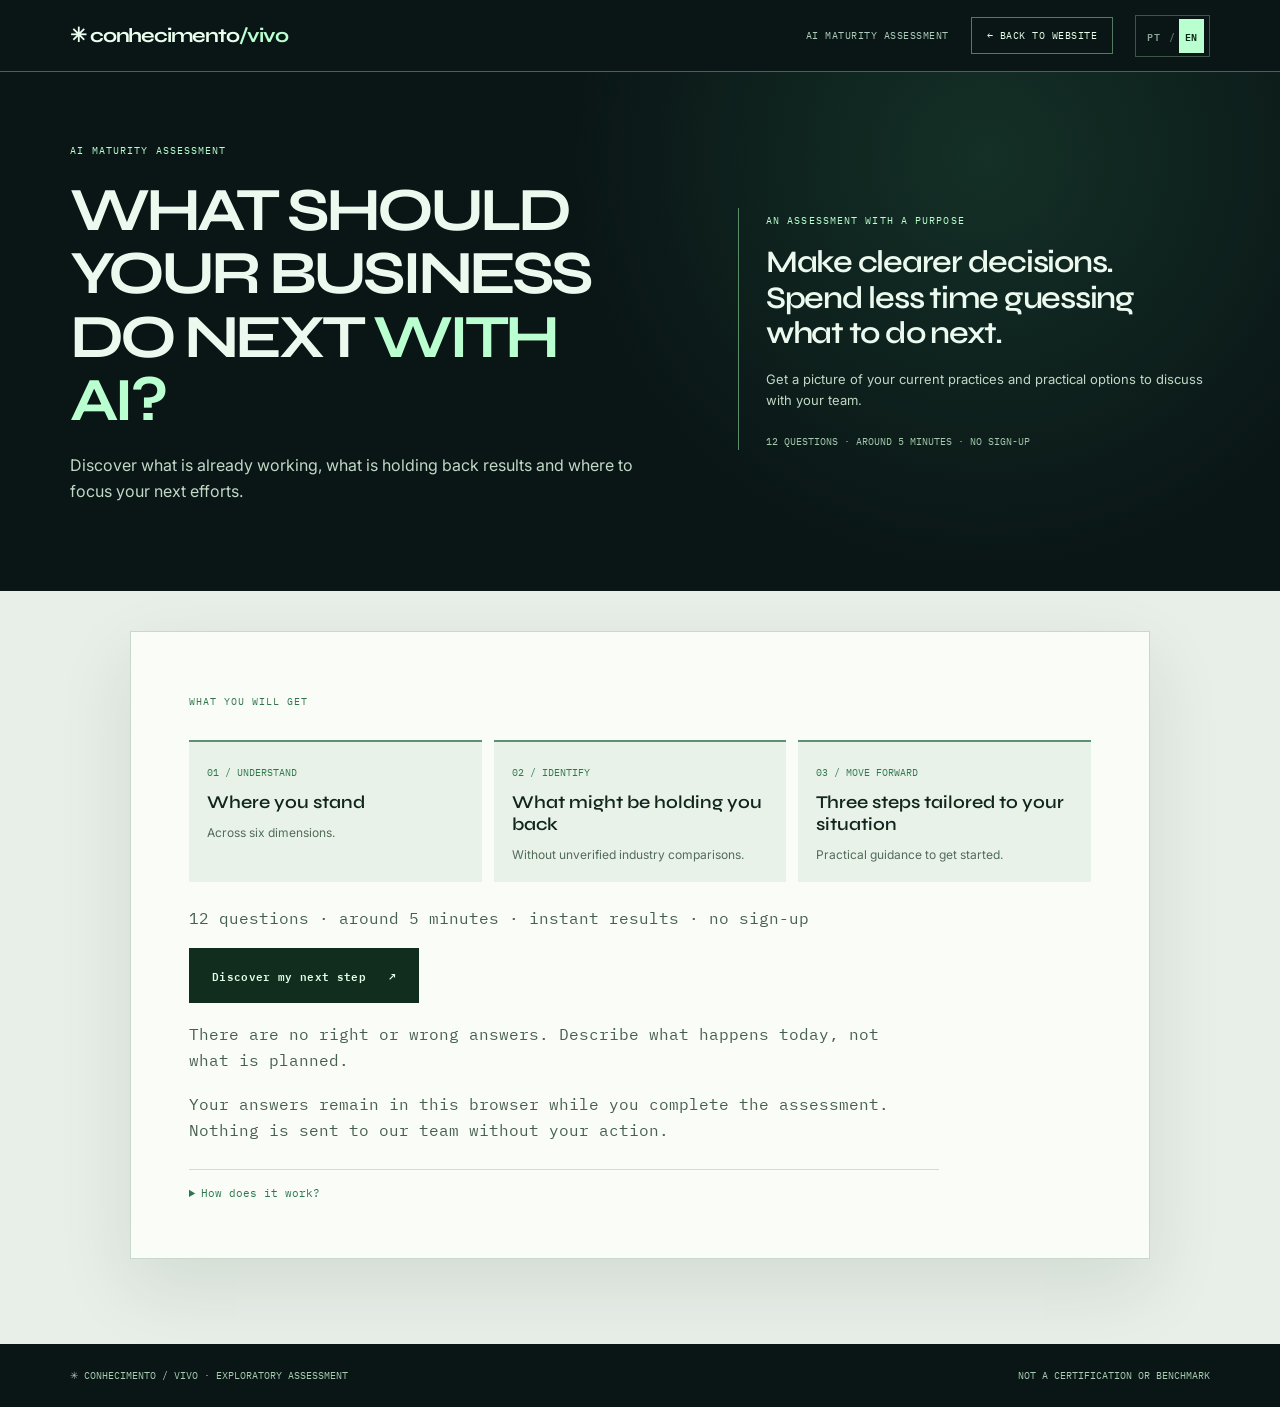
==== commit 55b615a9: "i18n(en-GB): translate diagnostic entry, report layout, CTAs and privacy statements" ====
--- a/diagnostico-en.html
+++ b/diagnostico-en.html
@@ -156,23 +156,23 @@
 </style>
 <link rel="alternate" hreflang="pt-BR" href="diagnostico.html"><link rel="alternate" hreflang="en-GB" href="diagnostico-en.html"></head>
 <body>
-<header class="topbar"><a class="brand" href="index-en.html#diagnostico" aria-label="Conhecimento Vivo, voltar ao site">✳ conhecimento<b>/vivo</b></a><div class="topbar-right"><span>DIAGNÓSTICO DE MATURIDADE EM IA</span><a href="index-en.html#diagnostico">← VOLTAR AO SITE</a><div class="locale-switch" role="group" aria-label="Assessment language"><a href="diagnostico.html" lang="pt-BR" hreflang="pt-BR" aria-label="Português (Brasil)">PT</a><span class="separator" aria-hidden="true">/</span><a href="diagnostico-en.html" lang="en-GB" hreflang="en-GB" aria-current="page" aria-label="English (United Kingdom)">EN</a></div></div></header>
-<section class="intro" aria-labelledby="pageTitle"><div class="intro-inner"><div><span class="eyebrow">DIAGNÓSTICO DE MATURIDADE EM IA</span><h1 id="pageTitle">QUAL É O PRÓXIMO PASSO DA SUA EMPRESA <em>COM IA?</em></h1><p>Descubra o que já funciona, o que está limitando seus resultados e onde vale concentrar os próximos esforços.</p></div><div class="intro-panel"><span class="small-label">UMA AVALIAÇÃO COM PROPÓSITO</span><strong>Mais clareza para decidir. Menos suposições sobre o que fazer.</strong><p>Você terá um mapa das suas práticas e caminhos concretos para discutir com a equipe.</p><span class="mini">12 PERGUNTAS · CERCA DE 5 MINUTOS · SEM CADASTRO</span></div></div></section>
+<header class="topbar"><a class="brand" href="index-en.html#diagnostico" aria-label="Conhecimento Vivo, voltar ao site">✳ conhecimento<b>/vivo</b></a><div class="topbar-right"><span>AI MATURITY ASSESSMENT</span><a href="index-en.html#diagnostico">← BACK TO WEBSITE</a><div class="locale-switch" role="group" aria-label="Assessment language"><a href="diagnostico.html" lang="pt-BR" hreflang="pt-BR" aria-label="Português (Brasil)">PT</a><span class="separator" aria-hidden="true">/</span><a href="diagnostico-en.html" lang="en-GB" hreflang="en-GB" aria-current="page" aria-label="English (United Kingdom)">EN</a></div></div></header>
+<section class="intro" aria-labelledby="pageTitle"><div class="intro-inner"><div><span class="eyebrow">AI MATURITY ASSESSMENT</span><h1 id="pageTitle">WHAT SHOULD YOUR BUSINESS DO NEXT <em>WITH AI?</em></h1><p>Discover what is already working, what is holding back results and where to focus your next efforts.</p></div><div class="intro-panel"><span class="small-label">AN ASSESSMENT WITH A PURPOSE</span><strong>Make clearer decisions. Spend less time guessing what to do next.</strong><p>Get a picture of your current practices and practical options to discuss with your team.</p><span class="mini">12 QUESTIONS · AROUND 5 MINUTES · NO SIGN-UP</span></div></div></section>
 <main class="shell"><div class="main-panel">
-<section class="start" id="startView" aria-labelledby="startTitle"><span class="start-kicker">O QUE VOCÊ VAI RECEBER</span><div class="start-feature"><div><span>01 / ENTENDA</span><strong>Seu momento atual</strong><small>Em seis dimensões.</small></div><div><span>02 / IDENTIFIQUE</span><strong>O que pode estar travando resultados</strong><small>Sem comparar sua empresa a outras.</small></div><div><span>03 / AVANCE</span><strong>Três passos para seu cenário</strong><small>Uma orientação inicial e prática.</small></div></div><p class="fine">12 perguntas · cerca de 5 minutos · resultado imediato · sem cadastro</p><button class="primary" id="begin" type="button">Descobrir meu próximo passo <span>↗</span></button><p class="fine">Sem respostas certas. Considere o que acontece hoje, não o que está nos planos.</p><p class="fine">Suas respostas ficam neste navegador enquanto você faz a avaliação. Nada é enviado à nossa equipe sem sua ação.</p><details class="method"><summary>Como funciona?</summary><p>Analisamos adoção, resultados, conhecimento, controles, processos e gestão. O relatório é uma orientação inicial baseada nas suas respostas — não uma auditoria ou certificação.</p></details></section>
-<section class="quiz" id="quizView" hidden aria-labelledby="chapterTitle"><div class="phase-head"><div class="phase-top"><span class="chapter-index" id="phaseLabel">ETAPA 1 DE 3</span><span class="chapter-index" id="questionCount">PERGUNTA 01 DE 12</span></div><div class="track" aria-hidden="true"><div class="track-fill" id="progressFill"></div></div></div><div class="chapter-head"><h2 id="chapterTitle"></h2><p id="chapterDescription"></p></div><form id="quizForm" novalidate><div class="question-list" id="questionList"></div><div class="form-bottom"><p class="validation" id="validation" aria-live="polite" role="alert"></p><div class="form-actions"><button class="secondary" id="back" type="button">← Voltar</button><button class="primary" id="next" type="submit">Continuar <span>→</span></button></div></div></form></section>
-<section class="insight" id="insightView" hidden aria-labelledby="insightTitle"><span class="small-label" id="insightLabel">UMA OBSERVAÇÃO PARA LEVAR ADIANTE</span><h2 id="insightTitle" tabindex="-1"></h2><p id="insightText"></p><div class="form-actions"><button class="secondary" id="insightBack" type="button">← Voltar</button><button class="primary" id="insightNext" type="button">Continuar <span>→</span></button></div></section>
-<section class="results" id="resultsView" hidden aria-labelledby="resultsTitle"><div class="results-header"><span class="chapter-index">SEU DIAGNÓSTICO · LEITURA INICIAL</span><h2 id="resultsTitle" tabindex="-1">SEU PRÓXIMO AVANÇO ESTÁ EM <em id="mainAction"></em></h2><p id="reportDate" class="mini-note"></p><p id="resultsIntro">O relatório transforma suas respostas em hipóteses práticas. Você pode revisá-las com a equipe, sem compartilhar seus dados.</p></div><div class="report-body">
+<section class="start" id="startView" aria-labelledby="startTitle"><span class="start-kicker">WHAT YOU WILL GET</span><div class="start-feature"><div><span>01 / UNDERSTAND</span><strong>Where you stand</strong><small>Across six dimensions.</small></div><div><span>02 / IDENTIFY</span><strong>What might be holding you back</strong><small>Without unverified industry comparisons.</small></div><div><span>03 / MOVE FORWARD</span><strong>Three steps tailored to your situation</strong><small>Practical guidance to get started.</small></div></div><p class="fine">12 questions · around 5 minutes · instant results · no sign-up</p><button class="primary" id="begin" type="button">Discover my next step <span>↗</span></button><p class="fine">There are no right or wrong answers. Describe what happens today, not what is planned.</p><p class="fine">Your answers remain in this browser while you complete the assessment. Nothing is sent to our team without your action.</p><details class="method"><summary>How does it work?</summary><p>We assess adoption, results, knowledge, controls, processes and management. Your report offers initial guidance based on your answers — not an audit or certification.</p></details></section>
+<section class="quiz" id="quizView" hidden aria-labelledby="chapterTitle"><div class="phase-head"><div class="phase-top"><span class="chapter-index" id="phaseLabel">STAGE 1 OF 3</span><span class="chapter-index" id="questionCount">QUESTION 01 OF 12</span></div><div class="track" aria-hidden="true"><div class="track-fill" id="progressFill"></div></div></div><div class="chapter-head"><h2 id="chapterTitle"></h2><p id="chapterDescription"></p></div><form id="quizForm" novalidate><div class="question-list" id="questionList"></div><div class="form-bottom"><p class="validation" id="validation" aria-live="polite" role="alert"></p><div class="form-actions"><button class="secondary" id="back" type="button">← Back</button><button class="primary" id="next" type="submit">Continue <span>→</span></button></div></div></form></section>
+<section class="insight" id="insightView" hidden aria-labelledby="insightTitle"><span class="small-label" id="insightLabel">AN INSIGHT TO TAKE FORWARD</span><h2 id="insightTitle" tabindex="-1"></h2><p id="insightText"></p><div class="form-actions"><button class="secondary" id="insightBack" type="button">← Back</button><button class="primary" id="insightNext" type="button">Continue <span>→</span></button></div></section>
+<section class="results" id="resultsView" hidden aria-labelledby="resultsTitle"><div class="results-header"><span class="chapter-index">YOUR ASSESSMENT · INITIAL FINDINGS</span><h2 id="resultsTitle" tabindex="-1">YOUR NEXT OPPORTUNITY IS TO <em id="mainAction"></em></h2><p id="reportDate" class="mini-note"></p><p id="resultsIntro">The report turns your answers into practical hypotheses. You can review them with your team without sharing your data.</p></div><div class="report-body">
 <div class="gap-cards" id="summaryCards" aria-label="Sua força, desafio e próximo passo"></div><div class="confidence" id="confidenceWarning" hidden></div>
-<h3 class="block-title">SEU MOMENTO EM IA</h3><p class="block-sub">Esta é uma referência inicial baseada nas práticas que você descreveu, não uma comparação de mercado.</p><div class="score-intro"><div><span>ÍNDICE EXPLORATÓRIO / 0–100</span><div class="bigscore" id="totalScore">—<small>/100</small></div></div><div><span>ESTÁGIO INDICATIVO</span><strong id="stageName"></strong><p id="stageDescription"></p></div></div><p class="mini-note">Maturidade não é automatizar tudo. O estágio mais adequado depende dos objetivos e dos riscos do negócio.</p>
-<h3 class="block-title">AS SEIS DIMENSÕES DO SEU CENÁRIO</h3><p class="block-sub">Um panorama para entender onde existem fundamentos consolidados e onde vale investigar antes de ampliar os usos.</p><div class="radar-block"><div class="radar-wrap" id="radar"></div><div class="bars" id="bars"></div></div><p class="mini-note">As pontuações refletem as respostas informadas. Uma nota alta não significa risco zero; uma nota baixa não significa que sua empresa precisa de agentes em todos os processos.</p>
-<h3 class="block-title">POR ONDE VALE COMEÇAR</h3><p class="block-sub">Não se trata de resolver tudo. Trata-se de escolher o que destrava o próximo resultado.</p><div class="gap-cards" id="priorityCards"></div><p class="mini-note" id="priorityReason"></p>
-<h3 class="block-title">ONDE VOCÊ GOSTARIA DE VER RESULTADO PRIMEIRO?</h3><p class="block-sub">Escolha uma frente para ver um exemplo de aplicação. Isso não altera sua pontuação.</p><div class="focus-select" id="focusSelect" role="group" aria-label="Frente de interesse"><button type="button" data-focus="analistas" aria-pressed="false">Rotina de analistas</button><button type="button" data-focus="gestao" aria-pressed="false">Gestão do time</button><button type="button" data-focus="clientes" aria-pressed="false">Atendimento a clientes</button><button type="button" data-focus="descobrir" aria-pressed="true">Ainda quero descobrir</button></div><div class="focus-card" id="focusCard" aria-live="polite"></div><p class="mini-note">Exemplos ilustrativos, não promessas de automação ou de economia. A viabilidade depende das fontes, integrações e limites de cada operação.</p>
-<h3 class="block-title">SEU PRÓXIMO PASSO NÃO PRECISA SER GRANDE. PRECISA SER CLARO.</h3><div class="action-list" id="actionList"></div><p class="mini-note" id="teamQuestion"></p>
-<h3 class="block-title">UMA JORNADA DE CINCO NÍVEIS</h3><div class="levels" id="levels"></div>
-<div class="next"><span>SE QUISER IR ALÉM DO DIAGNÓSTICO</span><h3>Quer uma segunda leitura para transformar esse mapa em uma decisão?</h3><p>Podemos conversar sobre o que suas respostas sugerem, identificar uma oportunidade concreta e discutir se vale testar um piloto — ou se primeiro precisamos organizar as bases.</p><div class="report-actions"><button class="primary" id="contactOpen" type="button">Conversar sobre meu próximo passo <span>↗</span></button><button class="secondary" type="button" id="print">Salvar meu relatório em PDF ↗</button><button class="secondary" type="button" id="copy">Copiar resumo para compartilhar</button><button class="secondary" type="button" id="restart">Refazer diagnóstico</button></div><p class="fine">O relatório já é seu. Compartilhá-lo e conversar conosco é opcional.</p><div class="contact" id="contactPanel" hidden><h4>Vamos conversar a partir do seu cenário?</h4><p>Você pode copiar o resumo e levá-lo à equipe. O envio de solicitações ainda não está disponível nesta versão de demonstração, pois não há um canal de contato configurado.</p><div class="contact-actions"><button class="secondary" type="button" id="copyContact">Copiar resumo do diagnóstico</button><button class="secondary" type="button" id="contactClose">Voltar ao relatório</button></div></div><p id="copyFeedback" class="mini-note" role="status" aria-live="polite"></p></div>
-<p class="disclaimer">Este diagnóstico é exploratório, baseado em respostas autodeclaradas, e não constitui auditoria, certificação ou projeção financeira. Indicadores e cortes não foram validados como benchmark de mercado. A viabilidade de qualquer aplicação exige avaliação técnica, participação de especialistas e análise dos riscos. As respostas não são enviadas a servidores por esta página.</p></div></section>
-</div></main><footer class="foot"><span>✳ CONHECIMENTO / VIVO · DIAGNÓSTICO EXPLORATÓRIO</span><span>SEM CERTIFICAÇÃO OU BENCHMARK</span></footer>
+<h3 class="block-title">YOUR CURRENT AI POSITION</h3><p class="block-sub">This is an initial indication based on the practices you described, not an industry benchmark.</p><div class="score-intro"><div><span>EXPLORATORY SCORE / 0–100</span><div class="bigscore" id="totalScore">—<small>/100</small></div></div><div><span>INDICATIVE MATURITY STAGE</span><strong id="stageName"></strong><p id="stageDescription"></p></div></div><p class="mini-note">Maturity does not mean automating everything. The most appropriate stage depends on your business goals and risks.</p>
+<h3 class="block-title">SIX DIMENSIONS OF YOUR AI MATURITY</h3><p class="block-sub">A snapshot of the foundations you have in place and what deserves closer attention before expanding AI use.</p><div class="radar-block"><div class="radar-wrap" id="radar"></div><div class="bars" id="bars"></div></div><p class="mini-note">Scores reflect the answers provided. A high score does not mean zero risk; a low score does not mean you need agents in every process.</p>
+<h3 class="block-title">WHERE TO BEGIN</h3><p class="block-sub">You do not need to solve everything at once. Focus on what could unlock the next valuable outcome.</p><div class="gap-cards" id="priorityCards"></div><p class="mini-note" id="priorityReason"></p>
+<h3 class="block-title">WHERE WOULD YOU LIKE TO SEE RESULTS FIRST?</h3><p class="block-sub">Choose an area to explore an example application. Your score will not change.</p><div class="focus-select" id="focusSelect" role="group" aria-label="Frente de interesse"><button type="button" data-focus="analistas" aria-pressed="false">Analysts' workflows</button><button type="button" data-focus="gestao" aria-pressed="false">Team management</button><button type="button" data-focus="clientes" aria-pressed="false">Customer service</button><button type="button" data-focus="descobrir" aria-pressed="true">Help me find an opportunity</button></div><div class="focus-card" id="focusCard" aria-live="polite"></div><p class="mini-note">Illustrative examples, not promises of automation or savings. Feasibility depends on each operation's sources, integrations and boundaries.</p>
+<h3 class="block-title">YOUR NEXT STEP NEEDN'T BE BIG. IT NEEDS TO BE CLEAR.</h3><div class="action-list" id="actionList"></div><p class="mini-note" id="teamQuestion"></p>
+<h3 class="block-title">FIVE STAGES OF MATURITY</h3><div class="levels" id="levels"></div>
+<div class="next"><span>IF YOU WOULD LIKE TO GO FURTHER</span><h3>Would a second perspective help turn this assessment into a decision?</h3><p>We can discuss what your answers suggest, identify a specific opportunity and consider whether a pilot makes sense — or whether it is better to strengthen the foundations first.</p><div class="report-actions"><button class="primary" id="contactOpen" type="button">Discuss my next step <span>↗</span></button><button class="secondary" type="button" id="print">Save my report as PDF ↗</button><button class="secondary" type="button" id="copy">Copy summary to share</button><button class="secondary" type="button" id="restart">Retake assessment</button></div><p class="fine">The report is yours to keep. Sharing it or talking to us is entirely optional.</p><div class="contact" id="contactPanel" hidden><h4>Shall we talk about your situation?</h4><p>You can copy your summary and share it with your team. Contact requests cannot yet be submitted in this demo because no contact channel has been configured.</p><div class="contact-actions"><button class="secondary" type="button" id="copyContact">Copy assessment summary</button><button class="secondary" type="button" id="contactClose">Back to report</button></div></div><p id="copyFeedback" class="mini-note" role="status" aria-live="polite"></p></div>
+<p class="disclaimer">This self-reported assessment is exploratory and is not an audit, certification or financial forecast. Its scoring bands are not validated industry benchmarks. Any application requires technical review, subject-matter expertise and risk assessment. This page does not send your answers to a server.</p></div></section>
+</div></main><footer class="foot"><span>✳ CONHECIMENTO / VIVO · EXPLORATORY ASSESSMENT</span><span>NOT A CERTIFICATION OR BENCHMARK</span></footer>
 <script>(function(){
 'use strict';
 const dimensions=[
